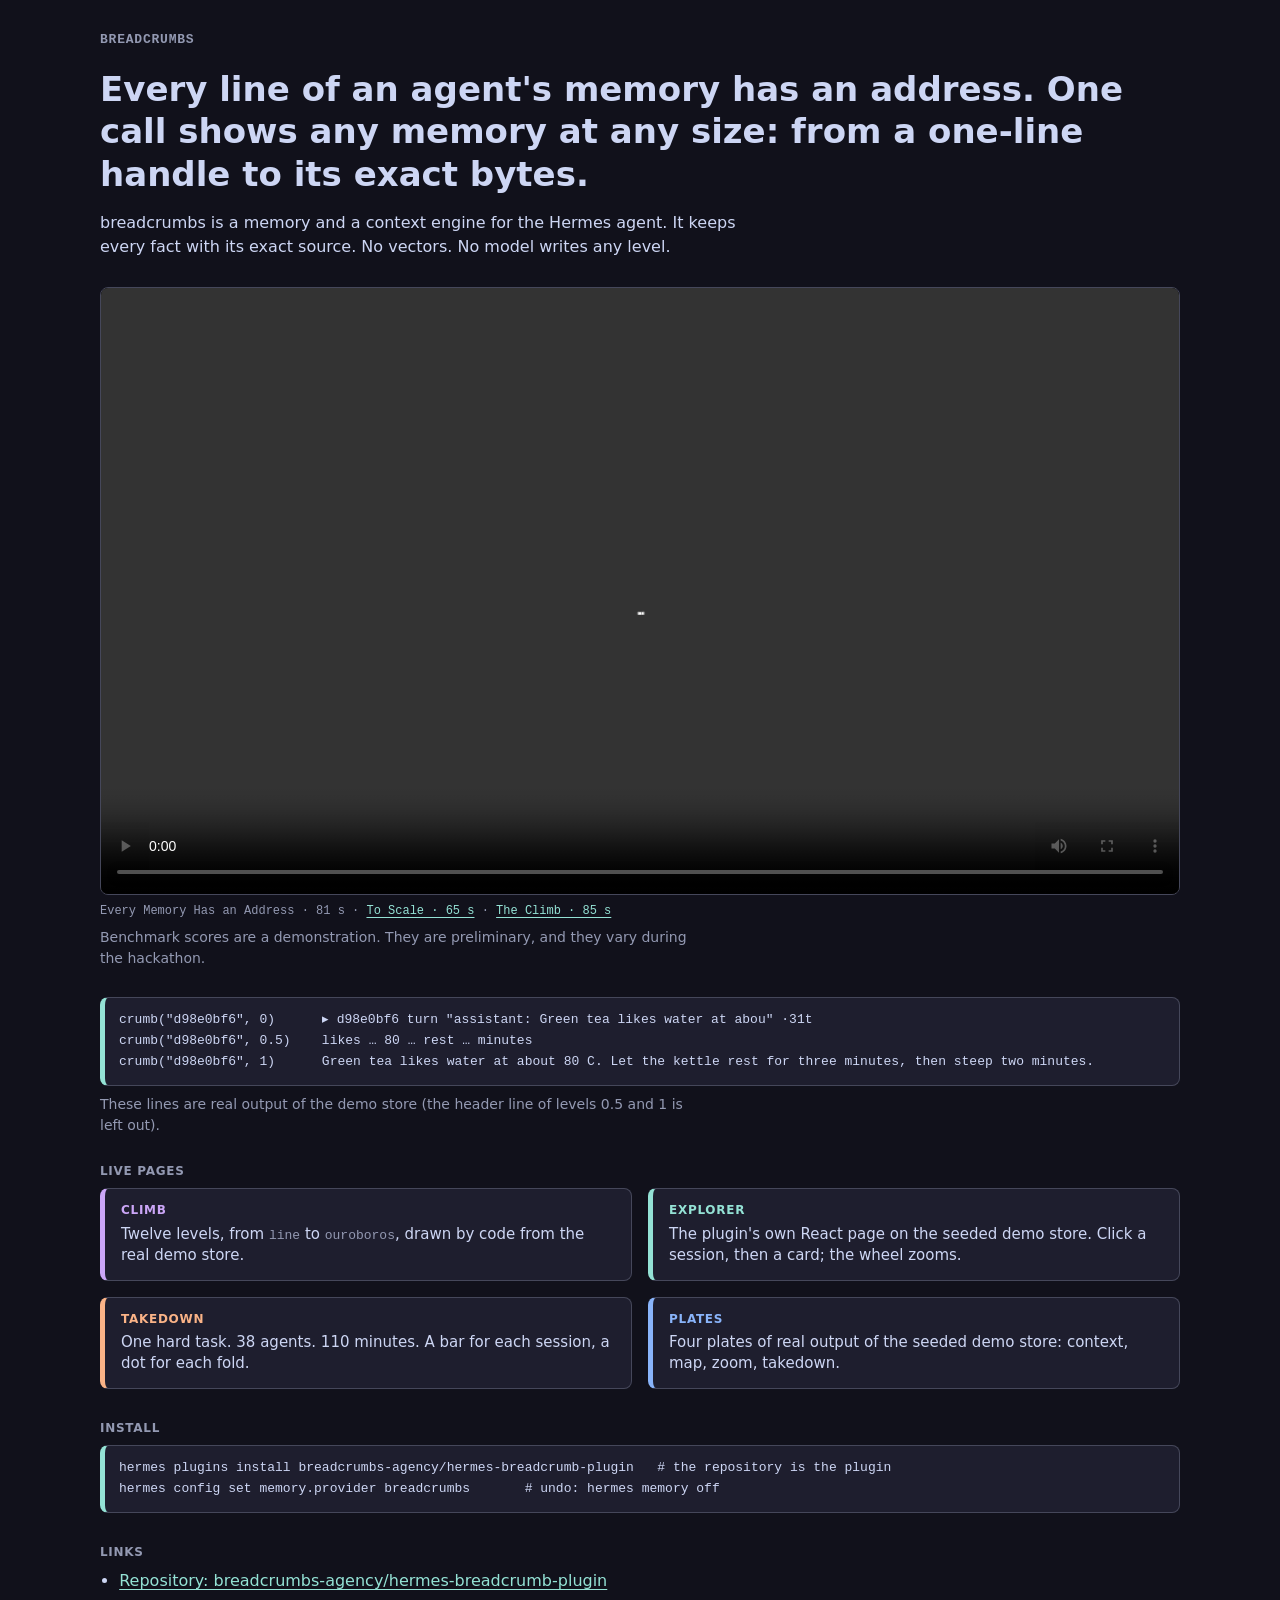
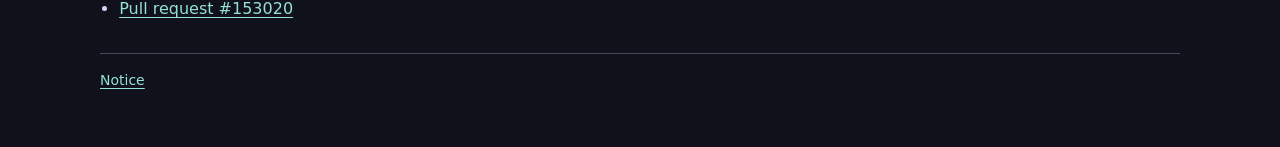
==== docs/index.html @ 0d0385b4 "breadcrumbs: the baseline at breadcrumbs-agency The plugin code, its tests, the site (docs/, publish" ====
<!doctype html>
<html lang="en">
<head>
<meta charset="utf-8">
<meta name="viewport" content="width=device-width, initial-scale=1">
<title>breadcrumbs: every memory has an address</title>
<meta name="description" content="Every line of an agent's memory has an address. One call shows any memory at any size: from a one-line handle to its exact bytes.">
<meta name="color-scheme" content="dark">
<meta name="theme-color" content="#11111b">
<link rel="icon" href="data:image/svg+xml,%3Csvg xmlns='http://www.w3.org/2000/svg' viewBox='0 0 16 16'%3E%3Ccircle cx='8' cy='8' r='4' fill='%2394e2d5'/%3E%3C/svg%3E">
<link rel="stylesheet" href="site.css">
</head>
<body>
<div class="page">

<header>
<h1>breadcrumbs</h1>
<p class="claim">Every line of an agent's memory has an address. One call shows any memory at any size: from a one-line handle to its exact bytes.</p>
<p class="lede">breadcrumbs is a memory and a context engine for the Hermes agent. It keeps every fact with its exact source. No vectors. No model writes any level.</p>
</header>

<main>

<!-- The film is Every Memory Has an Address (film/every-memory-has-an-address.mp4). The two other films are the links under it: To Scale and The Climb. -->
<figure class="film">
<video controls preload="metadata" playsinline>
<source src="film/every-memory-has-an-address.mp4" type="video/mp4">
<a href="film/every-memory-has-an-address.mp4">film/every-memory-has-an-address.mp4</a>
</video>
<figcaption>Every Memory Has an Address · 81 s · <a href="film/to-scale.mp4">To Scale · 65 s</a> · <a href="film/the-climb.mp4">The Climb · 85 s</a></figcaption>
</figure>
<p class="note">Benchmark scores are a demonstration. They are preliminary, and they vary during the hackathon.</p>

<pre>crumb("d98e0bf6", 0)      ▸ d98e0bf6 turn "assistant: Green tea likes water at abou" ·31t
crumb("d98e0bf6", 0.5)    likes … 80 … rest … minutes
crumb("d98e0bf6", 1)      Green tea likes water at about 80 C. Let the kettle rest for three minutes, then steep two minutes.</pre>
<p class="note">These lines are real output of the demo store (the header line of levels 0.5 and 1 is left out).</p>

<section aria-labelledby="h-live">
<h2 id="h-live">Live pages</h2>
<nav aria-label="Live pages">
<ul class="cards">
<!-- card:climb -->
<li><a class="card card-climb" href="climb/">
<h3>Climb</h3>
<p>Twelve levels, from <code>line</code> to <code>ouroboros</code>, drawn by code from the real demo store.</p>
</a></li>
<!-- /card:climb -->
<!-- card:explorer -->
<li><a class="card card-explorer" href="explorer/">
<h3>Explorer</h3>
<p>The plugin's own React page on the seeded demo store. Click a session, then a card; the wheel zooms.</p>
</a></li>
<!-- /card:explorer -->
<!-- card:takedown -->
<li><a class="card card-takedown" href="takedown/">
<h3>Takedown</h3>
<p>One hard task. 38 agents. 110 minutes. A bar for each session, a dot for each fold.</p>
</a></li>
<!-- /card:takedown -->
<!-- card:plates -->
<li><a class="card card-plates" href="plates/">
<h3>Plates</h3>
<p>Four plates of real output of the seeded demo store: context, map, zoom, takedown.</p>
</a></li>
<!-- /card:plates -->
</ul>
</nav>
</section>

<section aria-labelledby="h-install">
<h2 id="h-install">Install</h2>
<pre>hermes plugins install breadcrumbs-agency/hermes-breadcrumb-plugin   # the repository is the plugin
hermes config set memory.provider breadcrumbs       # undo: hermes memory off</pre>
</section>

<section aria-labelledby="h-links">
<h2 id="h-links">Links</h2>
<ul class="links">
<li><a href="https://github.com/breadcrumbs-agency/hermes-breadcrumb-plugin">Repository: breadcrumbs-agency/hermes-breadcrumb-plugin</a></li>
<li><a href="https://github.com/NousResearch/hermes-agent/pull/153020">Pull request #153020</a></li>
</ul>
</section>

</main>

<footer>
<p><a href="NOTICE.md">Notice</a></p>
</footer>

</div>
</body>
</html>
---- docs/site.css ----
/* The frame of the site. The look is the plugin's own React page (desktop/plugin.js: DRAW_CSS and EDGE_STYLES):
   ground #1e1e2e on #11111b, card edge #45475a with a lane colour on the left, text #cdd6f4, focus in the yellow halo.
   Four lane colours and one halo. No web font, no image, no script. Every path in this file is relative. */

:root {
  --ground: #11111b;
  --card: #1e1e2e;
  --edge: #45475a;
  --text: #cdd6f4;
  --muted: #9399b2;
  --halo: #f9e2af;
  --halo-glow: rgba(249, 226, 175, .5);
  --climb: #cba6f7;      /* the heritage edge */
  --explorer: #94e2d5;   /* the cue edge */
  --takedown: #fab387;   /* the call edge */
  --plates: #89b4fa;     /* the band blue */
  --sans: ui-sans-serif, system-ui, -apple-system, "Segoe UI", sans-serif;
  --mono: ui-monospace, SFMono-Regular, Menlo, Consolas, "Liberation Mono", monospace;
}

*, *::before, *::after { box-sizing: border-box; }

html {
  color-scheme: dark;
  background: var(--ground);
  -webkit-text-size-adjust: 100%;
  text-size-adjust: 100%;
}

body {
  margin: 0;
  background: var(--ground);
  color: var(--text);
  font: 16px/1.5 var(--sans);
}

a { color: var(--explorer); text-underline-offset: 3px; }
a:hover { color: var(--halo); }
a:focus-visible { outline: none; border-radius: 4px; box-shadow: 0 0 0 3px var(--halo), 0 0 22px 6px var(--halo-glow); }

.page { max-width: 1120px; margin: 0 auto; padding: 32px 20px 56px; }

h1 {
  margin: 0 0 20px;
  font: 700 13px/1.2 var(--mono);
  letter-spacing: .06em;
  text-transform: uppercase;
  color: var(--muted);
}

h2 {
  margin: 0 0 10px;
  font: 700 12px/1.2 var(--sans);
  letter-spacing: .06em;
  text-transform: uppercase;
  color: var(--muted);
}

.claim {
  max-width: 34em;
  margin: 0 0 16px;
  font-size: clamp(22px, 3.6vw, 34px);
  line-height: 1.25;
  font-weight: 700;
}

.lede { max-width: 42em; margin: 0 0 28px; }

/* the film */
.film { margin: 0 0 8px; }
.film video {
  display: block;
  width: 100%;
  aspect-ratio: 16 / 9;
  background: #000;
  border: 1px solid var(--edge);
  border-radius: 8px;
}
.film figcaption { margin-top: 8px; font: 12px/1.4 var(--mono); color: var(--muted); }

.note { max-width: 42em; margin: 0 0 28px; font-size: 14px; color: var(--muted); }

/* code: the real output, and the two install lines */
pre {
  margin: 0 0 8px;
  padding: 12px 14px;
  max-width: 100%;
  overflow-x: auto;
  background: var(--card);
  border: 1px solid var(--edge);
  border-left: 5px solid var(--explorer);
  border-radius: 8px;
  color: var(--text);
  font: 13px/1.6 var(--mono);
}

/* the four cards: one lane colour each, the yellow halo on focus */
.cards {
  display: grid;
  grid-template-columns: repeat(2, minmax(0, 1fr));
  gap: 16px;
  margin: 0 0 32px;
  padding: 0;
  list-style: none;
}

.card {
  display: block;
  height: 100%;
  padding: 14px 16px;
  background: var(--card);
  border: 1px solid var(--edge);
  border-left: 5px solid var(--lane);
  border-radius: 8px;
  color: var(--text);
  text-decoration: none;
}
.card h3 {
  margin: 0 0 6px;
  font: 700 12px/1.2 var(--sans);
  letter-spacing: .06em;
  text-transform: uppercase;
  color: var(--lane);
}
.card p { margin: 0; font-size: 15px; line-height: 1.4; }
.card code { font: 13px var(--mono); color: var(--muted); }
.card:hover, .card:focus-visible {
  outline: none;
  color: var(--text);
  box-shadow: 0 0 0 3px var(--halo), 0 0 22px 6px var(--halo-glow);
}

.card-climb { --lane: var(--climb); }
.card-explorer { --lane: var(--explorer); }
.card-takedown { --lane: var(--takedown); }
.card-plates { --lane: var(--plates); }

section { margin: 0 0 32px; }
.links { margin: 0; padding-left: 1.2em; }
.links li + li { margin-top: 4px; }

footer { padding-top: 16px; border-top: 1px solid var(--edge); font-size: 14px; color: var(--muted); }
footer p { margin: 0; }

@media (max-width: 640px) {
  .page { padding: 20px 14px 40px; }
  .cards { grid-template-columns: minmax(0, 1fr); }
}
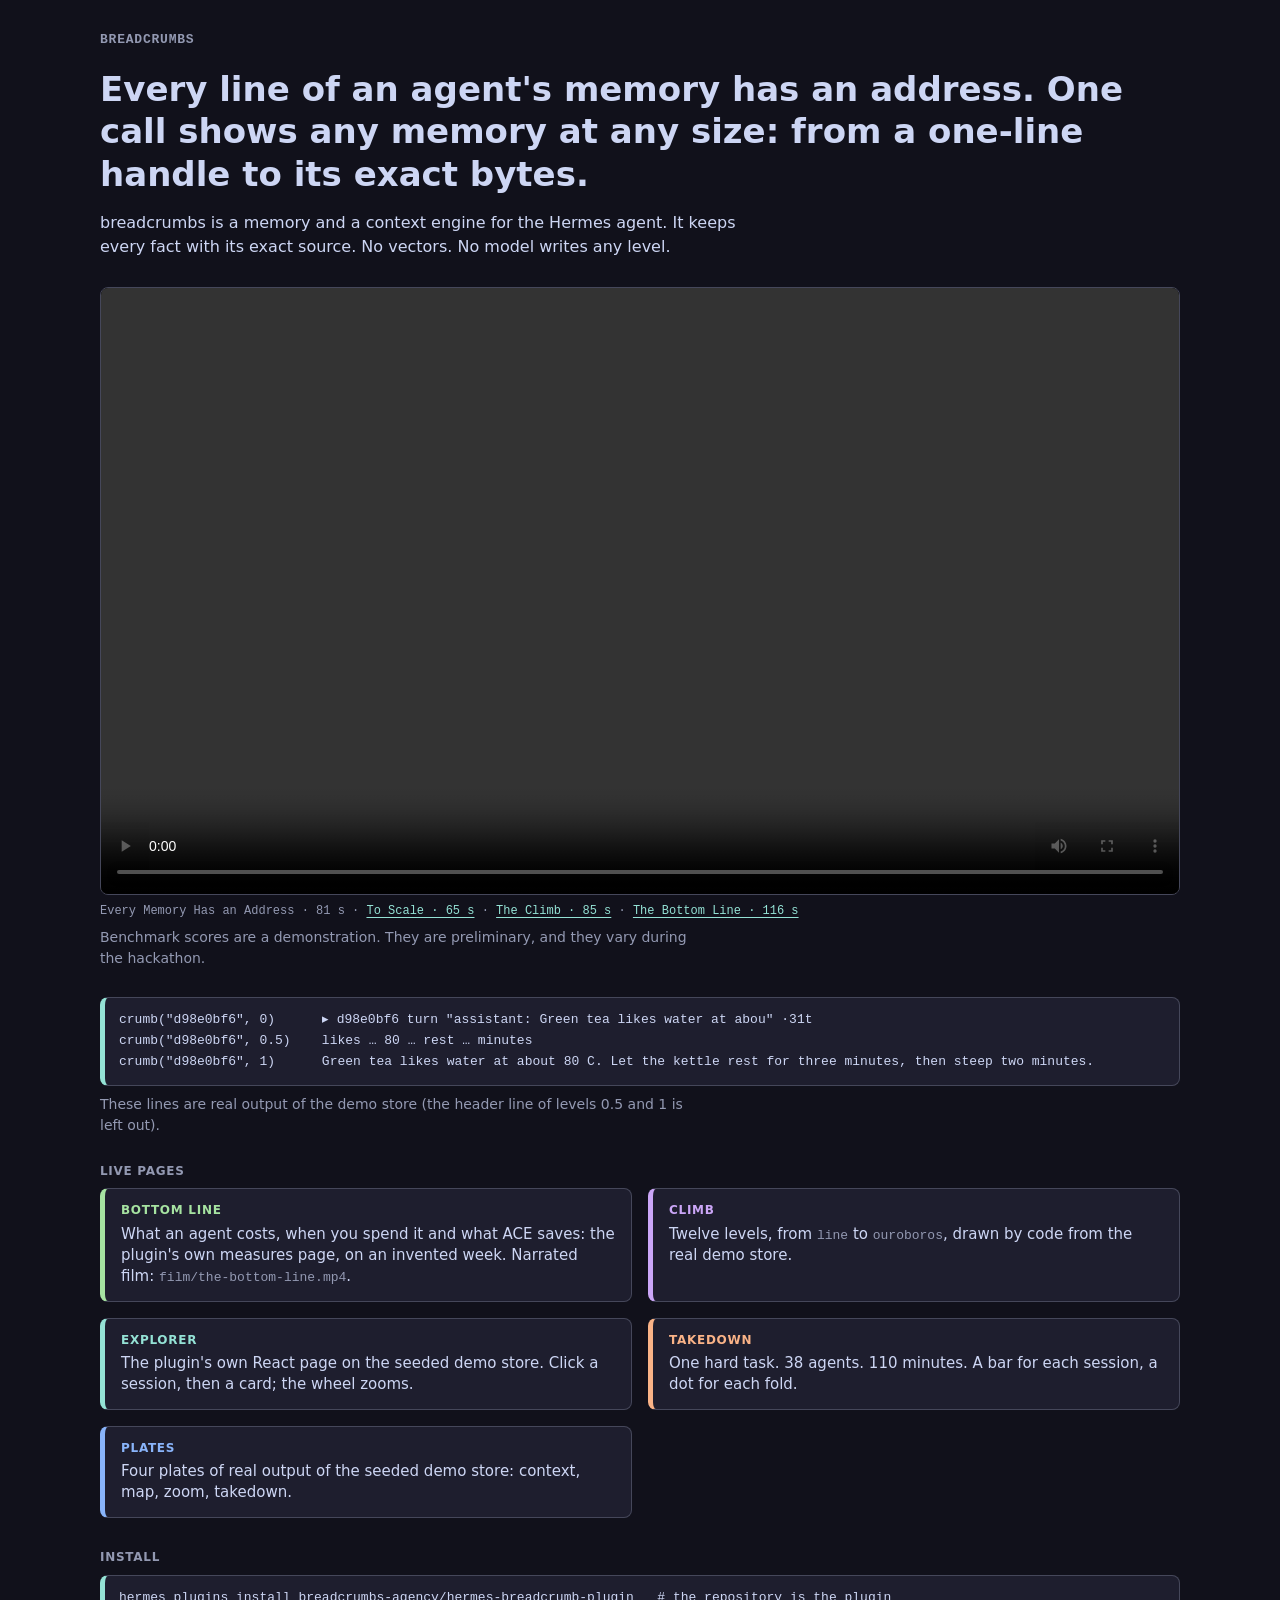
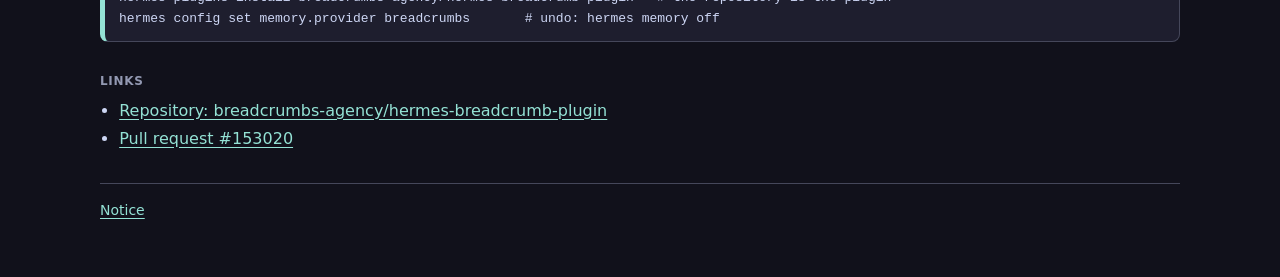
==== commit e2c3f9c1: "site: the bottom-line page (the measures page on an invented week, answered from data.json) and its " ====
--- a/docs/index.html
+++ b/docs/index.html
@@ -27,7 +27,7 @@
 <source src="film/every-memory-has-an-address.mp4" type="video/mp4">
 <a href="film/every-memory-has-an-address.mp4">film/every-memory-has-an-address.mp4</a>
 </video>
-<figcaption>Every Memory Has an Address · 81 s · <a href="film/to-scale.mp4">To Scale · 65 s</a> · <a href="film/the-climb.mp4">The Climb · 85 s</a></figcaption>
+<figcaption>Every Memory Has an Address · 81 s · <a href="film/to-scale.mp4">To Scale · 65 s</a> · <a href="film/the-climb.mp4">The Climb · 85 s</a> · <a href="film/the-bottom-line.mp4">The Bottom Line · 116 s</a></figcaption>
 </figure>
 <p class="note">Benchmark scores are a demonstration. They are preliminary, and they vary during the hackathon.</p>
 
@@ -40,6 +40,12 @@
 <h2 id="h-live">Live pages</h2>
 <nav aria-label="Live pages">
 <ul class="cards">
+<!-- card:bottom-line -->
+<li><a class="card card-bottom" href="bottom-line/">
+<h3>Bottom line</h3>
+<p>What an agent costs, when you spend it and what ACE saves: the plugin's own measures page, on an invented week. Narrated film: <code>film/the-bottom-line.mp4</code>.</p>
+</a></li>
+<!-- /card:bottom-line -->
 <!-- card:climb -->
 <li><a class="card card-climb" href="climb/">
 <h3>Climb</h3>
--- a/docs/site.css
+++ b/docs/site.css
@@ -14,6 +14,7 @@
   --explorer: #94e2d5;   /* the cue edge */
   --takedown: #fab387;   /* the call edge */
   --plates: #89b4fa;     /* the band blue */
+  --bottom: #a6e3a1;     /* the money green */
   --sans: ui-sans-serif, system-ui, -apple-system, "Segoe UI", sans-serif;
   --mono: ui-monospace, SFMono-Regular, Menlo, Consolas, "Liberation Mono", monospace;
 }
@@ -94,7 +95,7 @@
   font: 13px/1.6 var(--mono);
 }
 
-/* the four cards: one lane colour each, the yellow halo on focus */
+/* the cards: one lane colour each, the yellow halo on focus */
 .cards {
   display: grid;
   grid-template-columns: repeat(2, minmax(0, 1fr));
@@ -134,6 +135,7 @@
 .card-explorer { --lane: var(--explorer); }
 .card-takedown { --lane: var(--takedown); }
 .card-plates { --lane: var(--plates); }
+.card-bottom { --lane: var(--bottom); }
 
 section { margin: 0 0 32px; }
 .links { margin: 0; padding-left: 1.2em; }
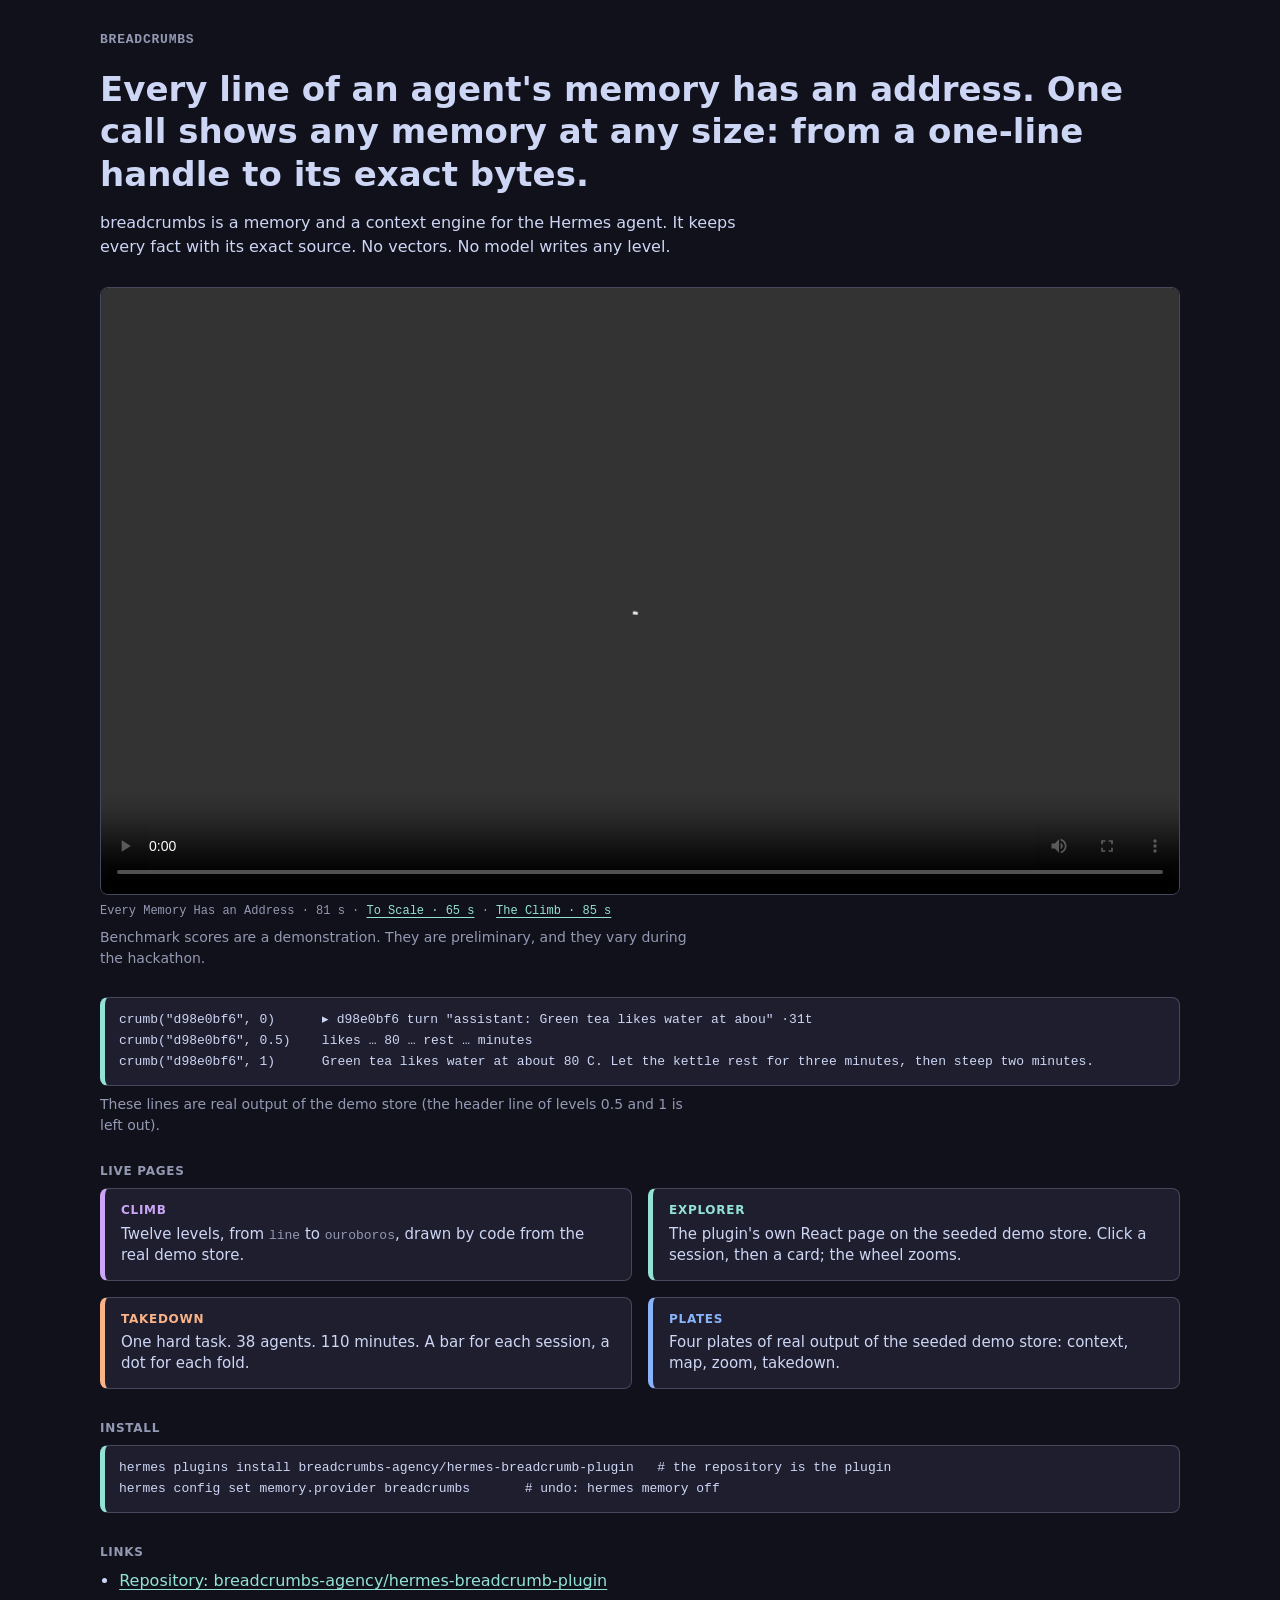
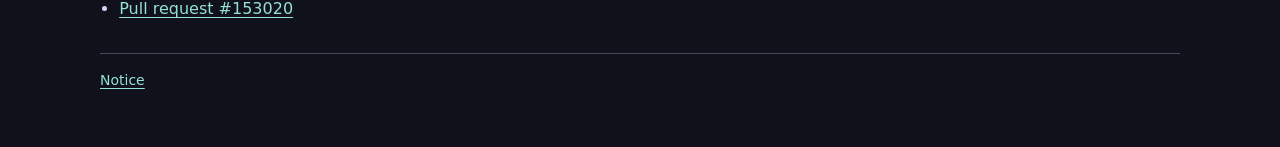
==== commit 319a523b: "release: the Hermes plugin bundle (breadcrumbs-hermes 0913a1c + breadcrumbs-common 52211b2 + breadcr" ====
--- a/docs/index.html
+++ b/docs/index.html
@@ -27,7 +27,7 @@
 <source src="film/every-memory-has-an-address.mp4" type="video/mp4">
 <a href="film/every-memory-has-an-address.mp4">film/every-memory-has-an-address.mp4</a>
 </video>
-<figcaption>Every Memory Has an Address · 81 s · <a href="film/to-scale.mp4">To Scale · 65 s</a> · <a href="film/the-climb.mp4">The Climb · 85 s</a> · <a href="film/the-bottom-line.mp4">The Bottom Line · 116 s</a></figcaption>
+<figcaption>Every Memory Has an Address · 81 s · <a href="film/to-scale.mp4">To Scale · 65 s</a> · <a href="film/the-climb.mp4">The Climb · 85 s</a></figcaption>
 </figure>
 <p class="note">Benchmark scores are a demonstration. They are preliminary, and they vary during the hackathon.</p>
 
@@ -40,12 +40,6 @@
 <h2 id="h-live">Live pages</h2>
 <nav aria-label="Live pages">
 <ul class="cards">
-<!-- card:bottom-line -->
-<li><a class="card card-bottom" href="bottom-line/">
-<h3>Bottom line</h3>
-<p>What an agent costs, when you spend it and what ACE saves: the plugin's own measures page, on an invented week. Narrated film: <code>film/the-bottom-line.mp4</code>.</p>
-</a></li>
-<!-- /card:bottom-line -->
 <!-- card:climb -->
 <li><a class="card card-climb" href="climb/">
 <h3>Climb</h3>
--- a/docs/site.css
+++ b/docs/site.css
@@ -14,7 +14,6 @@
   --explorer: #94e2d5;   /* the cue edge */
   --takedown: #fab387;   /* the call edge */
   --plates: #89b4fa;     /* the band blue */
-  --bottom: #a6e3a1;     /* the money green */
   --sans: ui-sans-serif, system-ui, -apple-system, "Segoe UI", sans-serif;
   --mono: ui-monospace, SFMono-Regular, Menlo, Consolas, "Liberation Mono", monospace;
 }
@@ -95,7 +94,7 @@
   font: 13px/1.6 var(--mono);
 }
 
-/* the cards: one lane colour each, the yellow halo on focus */
+/* the four cards: one lane colour each, the yellow halo on focus */
 .cards {
   display: grid;
   grid-template-columns: repeat(2, minmax(0, 1fr));
@@ -135,7 +134,6 @@
 .card-explorer { --lane: var(--explorer); }
 .card-takedown { --lane: var(--takedown); }
 .card-plates { --lane: var(--plates); }
-.card-bottom { --lane: var(--bottom); }
 
 section { margin: 0 0 32px; }
 .links { margin: 0; padding-left: 1.2em; }
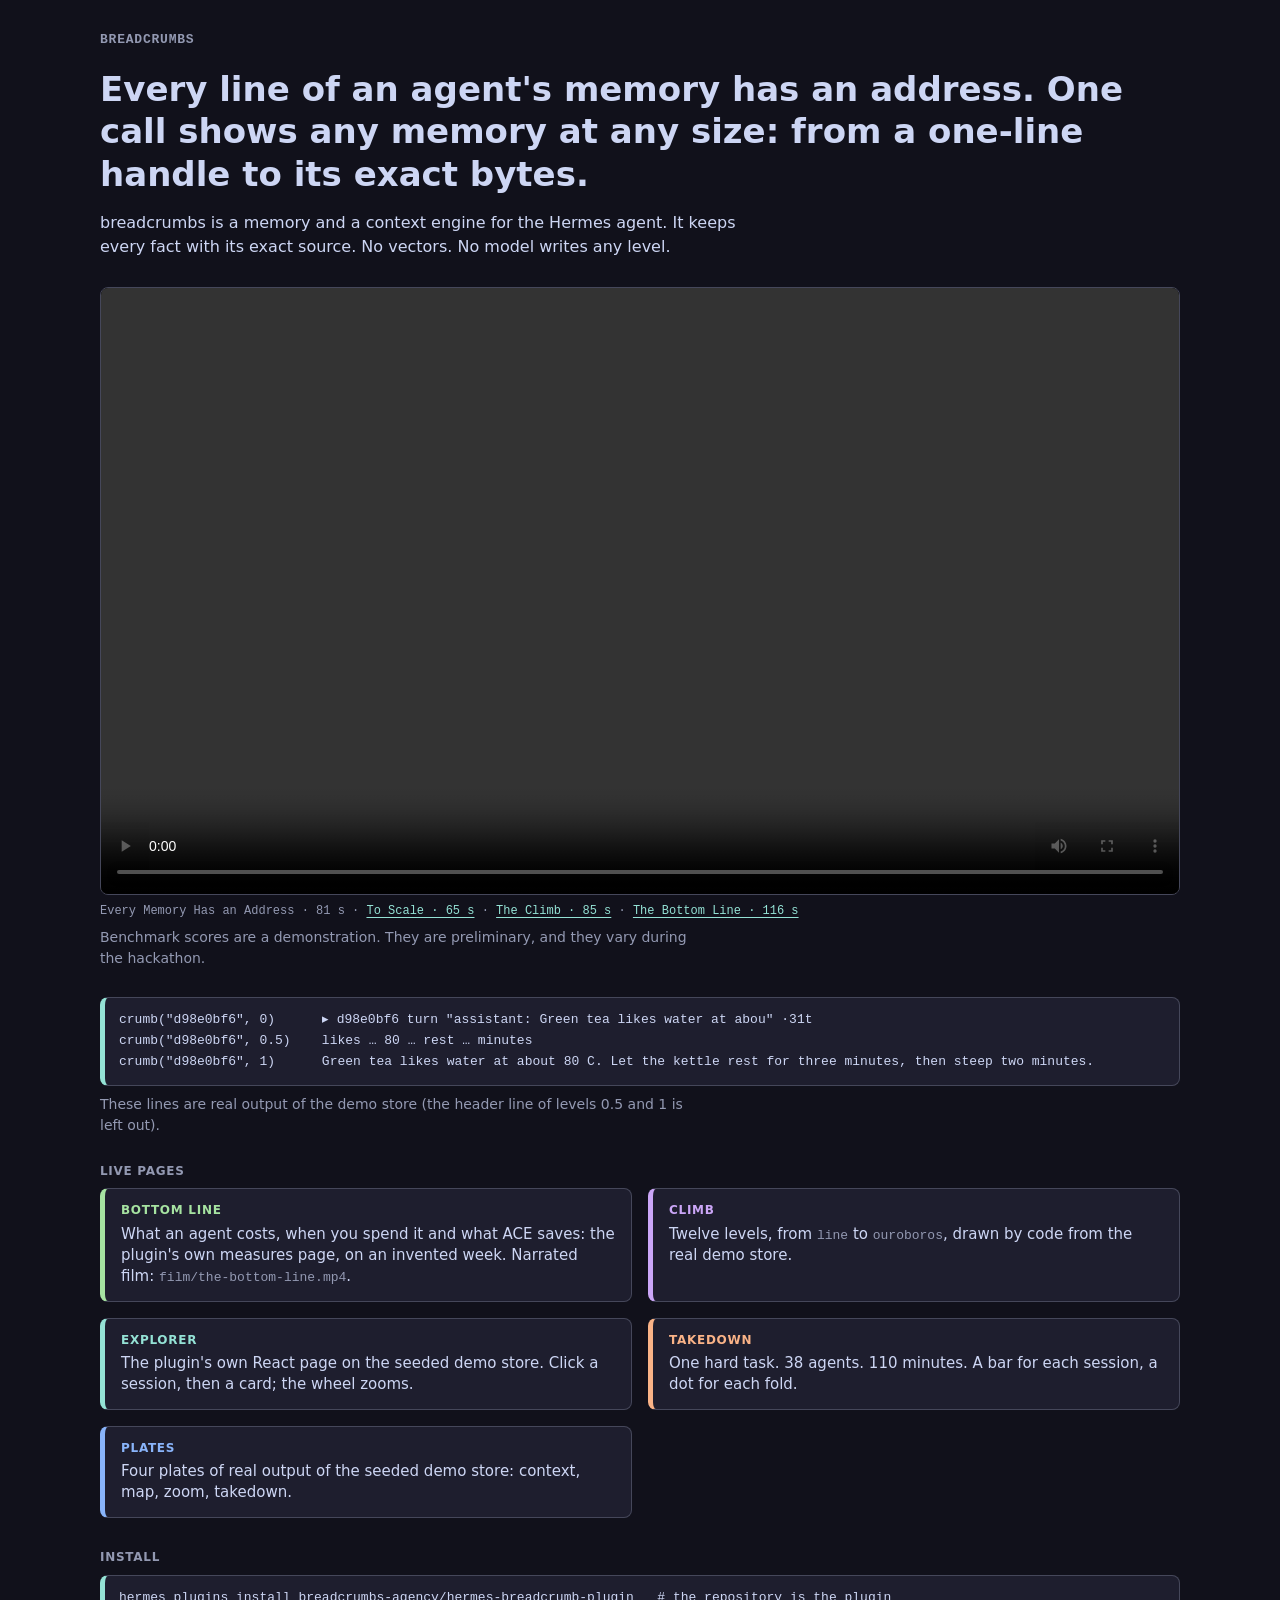
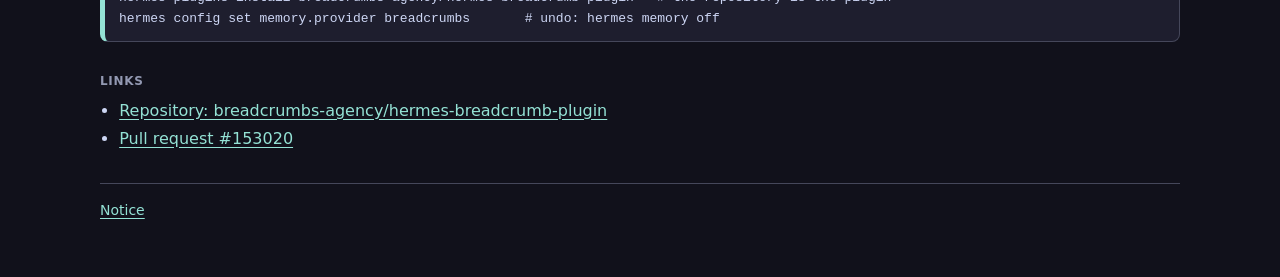
==== commit 0c4ffedf: "master takes the hackathon edition (e98ac8f, 0.4.2 plus the Haiku ceiling and the bottom-line page)." ====
--- a/docs/index.html
+++ b/docs/index.html
@@ -27,7 +27,7 @@
 <source src="film/every-memory-has-an-address.mp4" type="video/mp4">
 <a href="film/every-memory-has-an-address.mp4">film/every-memory-has-an-address.mp4</a>
 </video>
-<figcaption>Every Memory Has an Address · 81 s · <a href="film/to-scale.mp4">To Scale · 65 s</a> · <a href="film/the-climb.mp4">The Climb · 85 s</a></figcaption>
+<figcaption>Every Memory Has an Address · 81 s · <a href="film/to-scale.mp4">To Scale · 65 s</a> · <a href="film/the-climb.mp4">The Climb · 85 s</a> · <a href="film/the-bottom-line.mp4">The Bottom Line · 116 s</a></figcaption>
 </figure>
 <p class="note">Benchmark scores are a demonstration. They are preliminary, and they vary during the hackathon.</p>
 
@@ -40,6 +40,12 @@
 <h2 id="h-live">Live pages</h2>
 <nav aria-label="Live pages">
 <ul class="cards">
+<!-- card:bottom-line -->
+<li><a class="card card-bottom" href="bottom-line/">
+<h3>Bottom line</h3>
+<p>What an agent costs, when you spend it and what ACE saves: the plugin's own measures page, on an invented week. Narrated film: <code>film/the-bottom-line.mp4</code>.</p>
+</a></li>
+<!-- /card:bottom-line -->
 <!-- card:climb -->
 <li><a class="card card-climb" href="climb/">
 <h3>Climb</h3>
--- a/docs/site.css
+++ b/docs/site.css
@@ -14,6 +14,7 @@
   --explorer: #94e2d5;   /* the cue edge */
   --takedown: #fab387;   /* the call edge */
   --plates: #89b4fa;     /* the band blue */
+  --bottom: #a6e3a1;     /* the money green */
   --sans: ui-sans-serif, system-ui, -apple-system, "Segoe UI", sans-serif;
   --mono: ui-monospace, SFMono-Regular, Menlo, Consolas, "Liberation Mono", monospace;
 }
@@ -94,7 +95,7 @@
   font: 13px/1.6 var(--mono);
 }
 
-/* the four cards: one lane colour each, the yellow halo on focus */
+/* the cards: one lane colour each, the yellow halo on focus */
 .cards {
   display: grid;
   grid-template-columns: repeat(2, minmax(0, 1fr));
@@ -134,6 +135,7 @@
 .card-explorer { --lane: var(--explorer); }
 .card-takedown { --lane: var(--takedown); }
 .card-plates { --lane: var(--plates); }
+.card-bottom { --lane: var(--bottom); }
 
 section { margin: 0 0 32px; }
 .links { margin: 0; padding-left: 1.2em; }
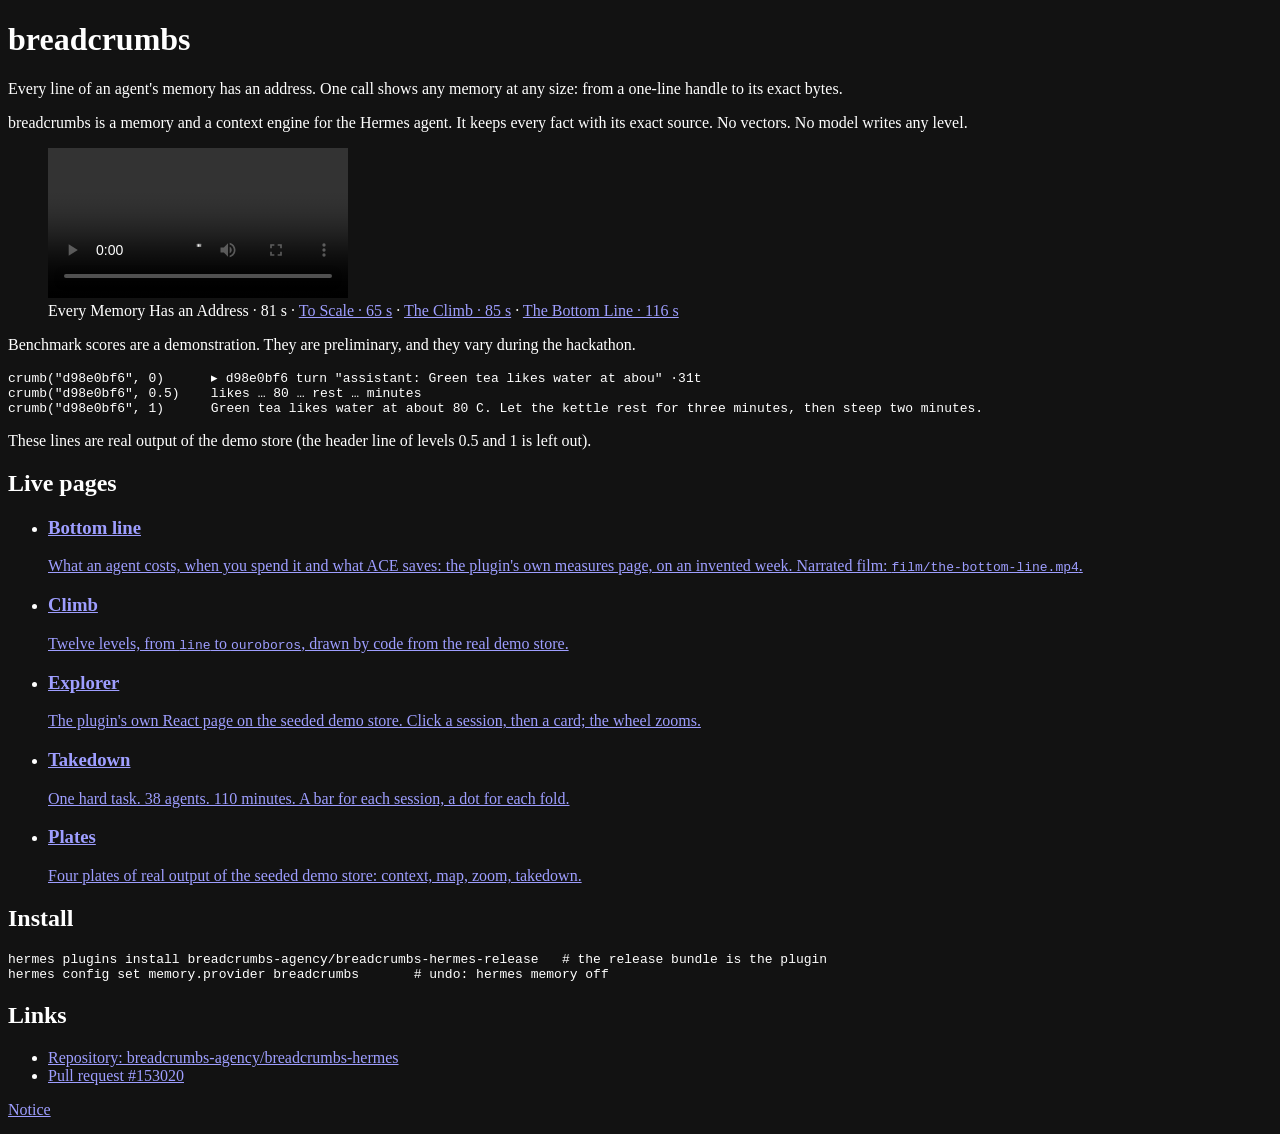
==== commit 4540a18d: "links: hermes-breadcrumb-plugin is deleted; its commits and tags are in breadcrumbs-hermes, the site" ====
--- a/docs/index.html
+++ b/docs/index.html
@@ -76,14 +76,14 @@
 
 <section aria-labelledby="h-install">
 <h2 id="h-install">Install</h2>
-<pre>hermes plugins install breadcrumbs-agency/hermes-breadcrumb-plugin   # the repository is the plugin
+<pre>hermes plugins install breadcrumbs-agency/breadcrumbs-hermes-release   # the release bundle is the plugin
 hermes config set memory.provider breadcrumbs       # undo: hermes memory off</pre>
 </section>
 
 <section aria-labelledby="h-links">
 <h2 id="h-links">Links</h2>
 <ul class="links">
-<li><a href="https://github.com/breadcrumbs-agency/hermes-breadcrumb-plugin">Repository: breadcrumbs-agency/hermes-breadcrumb-plugin</a></li>
+<li><a href="https://github.com/breadcrumbs-agency/breadcrumbs-hermes">Repository: breadcrumbs-agency/breadcrumbs-hermes</a></li>
 <li><a href="https://github.com/NousResearch/hermes-agent/pull/153020">Pull request #153020</a></li>
 </ul>
 </section>
